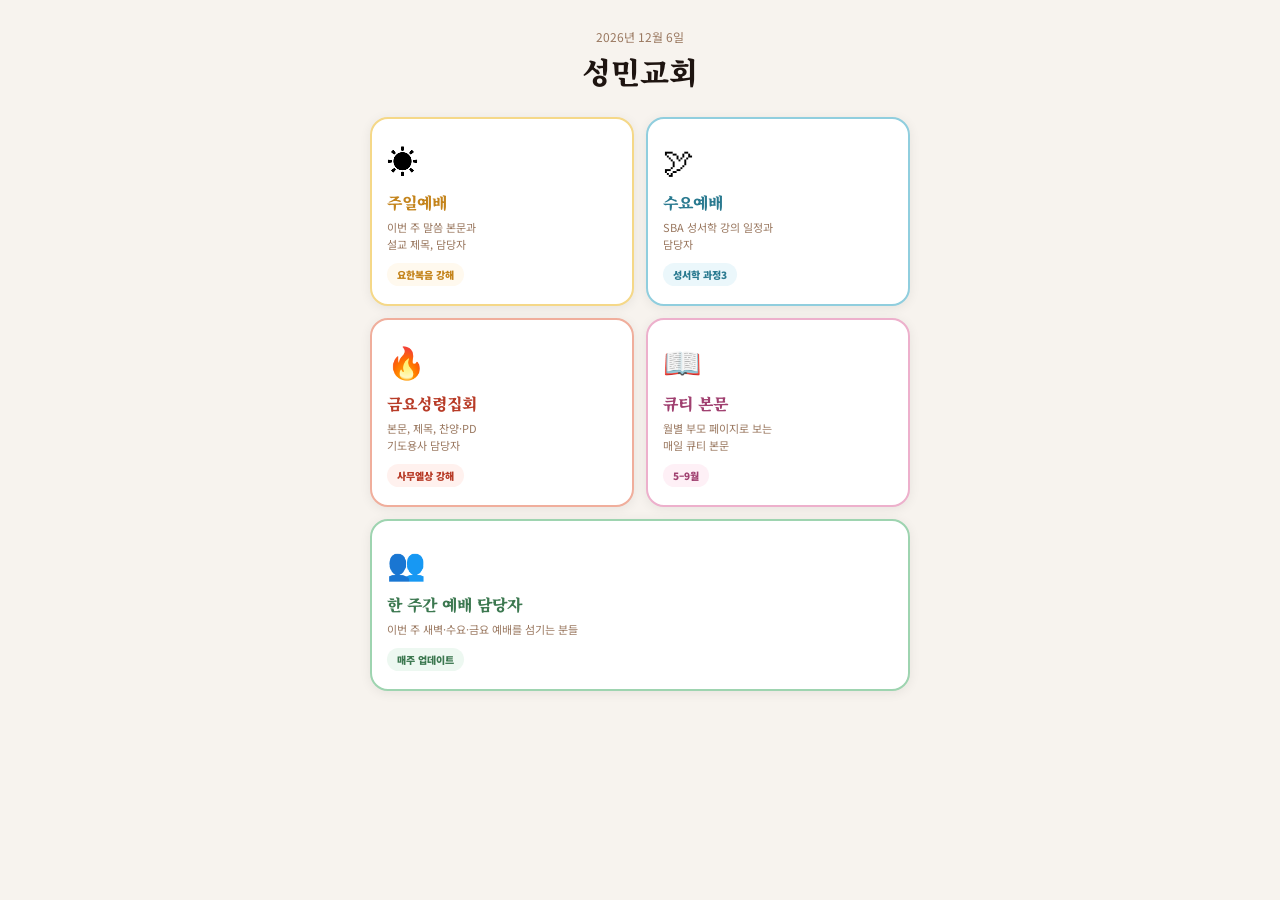
==== index.html @ baba775c "Bust weekly leaders cache" ====
<!DOCTYPE html>
<html lang="ko">
<head>
  <meta charset="UTF-8" />
  <meta name="viewport" content="width=device-width, initial-scale=1.0, user-scalable=no" />
  <title>성민교회</title>
  <meta name="description" content="성민교회 예배 일정과 큐티 본문, 한 주간 예배 담당자 앱" />
  <meta http-equiv="Cache-Control" content="no-cache, no-store, must-revalidate" />
  <meta http-equiv="Pragma" content="no-cache" />
  <meta http-equiv="Expires" content="0" />
  <meta name="apple-mobile-web-app-capable" content="yes" />
  <meta name="apple-mobile-web-app-title" content="성민교회" />
  <meta name="apple-mobile-web-app-status-bar-style" content="black-translucent" />
  <meta name="theme-color" content="#347850" />
  <link rel="apple-touch-icon" sizes="180x180" href="./sungminworship.png" />
  <link rel="apple-touch-icon-precomposed" sizes="180x180" href="./sungminworship.png" />
  <link rel="icon" type="image/png" href="./sungminworship.png" />
  <link rel="preconnect" href="https://fonts.googleapis.com" />
  <link rel="preconnect" href="https://fonts.gstatic.com" crossorigin />
  <link href="https://fonts.googleapis.com/css2?family=Noto+Sans+KR:wght@400;500;700;900&family=Noto+Serif+KR:wght@600;700;900&display=swap" rel="stylesheet" />
  <link rel="stylesheet" href="./styles.css?v=20260524-weekly-leaders-refresh" />
  <link rel="stylesheet" href="./home-clean.css?v=20260524-weekly-leaders-refresh" />
  <link rel="stylesheet" href="./sunday-staff-groups.css?v=20260524-weekly-leaders-refresh" />
</head>
<body>
  <div id="app">
    <header class="app-header">
      <button id="backBtn" class="back-btn" type="button" aria-label="뒤로가기">‹</button>
      <div class="header-copy">
        <div id="headerTitle" class="header-title">성민교회</div>
        <div id="headerSub" class="header-sub">예배와 말씀을 한눈에</div>
      </div>
    </header>

    <main class="screen-wrap">
      <section id="home" class="screen active"></section>
      <section id="list" class="screen"></section>
      <section id="detail" class="screen"></section>
    </main>
  </div>

  <script src="./data.js?v=20260524-weekly-leaders-refresh"></script>
  <script src="./leaders-update.js?v=20260524-weekly-leaders-refresh"></script>
  <script src="./qt-extend.js?v=20260524-weekly-leaders-refresh"></script>
  <script src="./qt-titles.js?v=20260524-weekly-leaders-refresh"></script>
  <script src="./app.js?v=20260524-weekly-leaders-refresh"></script>
  <script src="./qt-show-all-months.js?v=20260524-weekly-leaders-refresh"></script>
  <script src="./sunday-staff-groups.js?v=20260524-weekly-leaders-refresh"></script>
  <script src="./home-clean.js?v=20260524-weekly-leaders-refresh"></script>
</body>
</html>
---- styles.css ----
:root{
  --bg:#f7f3ee;--white:#fff;--text:#1e1410;--mid:#5a3c28;--soft:#9a7860;--line:#ead8c8;
  --sun:#c4841c;--sun-bg:#fff9ee;--sun-light:#f5d888;
  --wed:#2a7a90;--wed-bg:#ebf7fb;--wed-light:#90cede;
  --fri:#b83c28;--fri-bg:#fff1ee;--fri-light:#f0ae9c;
  --qt:#a04070;--qt-bg:#fef0f6;--qt-light:#edb0cc;
  --ldr:#3c7850;--ldr-bg:#edf8f1;--ldr-light:#9ed4b0;
  --shadow:0 2px 12px rgba(0,0,0,.07);--shadow-lg:0 8px 32px rgba(0,0,0,.12);--radius:18px;--radius-sm:12px;
}
*{box-sizing:border-box;margin:0;padding:0}body{font-family:'Noto Sans KR',system-ui,sans-serif;background:var(--bg);color:var(--text)}button{font-family:inherit}
.app-header{position:fixed;left:0;right:0;top:0;z-index:20;min-height:60px;display:flex;align-items:center;gap:8px;padding:12px 18px;background:rgba(255,255,255,.94);border-bottom:1px solid var(--line);box-shadow:0 1px 8px rgba(0,0,0,.06);backdrop-filter:blur(14px)}
.back-btn{display:none;width:38px;height:38px;border-radius:50%;border:1.5px solid var(--line);background:var(--bg);font-size:24px;color:var(--mid)}.back-btn.visible{display:block}.header-title{font-family:'Noto Serif KR',serif;font-size:18px;font-weight:900}.header-sub{font-size:11px;color:var(--soft);margin-top:1px}.screen-wrap{position:fixed;top:60px;left:0;right:0;bottom:0;overflow:hidden}.screen{position:absolute;inset:0;overflow-y:auto;-webkit-overflow-scrolling:touch;background:var(--bg);padding:20px 16px 44px;transform:translateX(100%);transition:transform .25s ease}.screen.active{transform:translateX(0)}.screen.behind{transform:translateX(-25%)}#home{transform:translateX(0)}
.wrap{max-width:540px;margin:0 auto}.hero{text-align:center;padding:8px 0 24px}.hero-date{font-size:12px;color:var(--soft);margin-bottom:4px}.hero-title{font-family:'Noto Serif KR',serif;font-size:30px;font-weight:900}.menu-grid{display:grid;grid-template-columns:1fr 1fr;gap:12px}.menu-card{border:2px solid transparent;border-radius:var(--radius);background:var(--white);box-shadow:var(--shadow);padding:18px 15px;text-align:left;cursor:pointer;min-height:148px}.menu-card.full{grid-column:1/-1;min-height:118px}.menu-card:active,.svc-item:active{transform:scale(.97)}.m-icon{display:block;font-size:31px;margin-bottom:9px}.m-title{font-family:'Noto Serif KR',serif;font-size:16px;font-weight:900;margin-bottom:5px}.m-desc{font-size:11px;color:var(--soft);line-height:1.55}.m-badge{display:inline-block;margin-top:10px;padding:4px 10px;border-radius:999px;font-size:10px;font-weight:900}.card-sun{border-color:var(--sun-light)}.card-sun .m-title{color:var(--sun)}.card-sun .m-badge{background:var(--sun-bg);color:var(--sun)}.card-wed{border-color:var(--wed-light)}.card-wed .m-title{color:var(--wed)}.card-wed .m-badge{background:var(--wed-bg);color:var(--wed)}.card-fri{border-color:var(--fri-light)}.card-fri .m-title{color:var(--fri)}.card-fri .m-badge{background:var(--fri-bg);color:var(--fri)}.card-qt{border-color:var(--qt-light)}.card-qt .m-title{color:var(--qt)}.card-qt .m-badge{background:var(--qt-bg);color:var(--qt)}.card-ldr{border-color:var(--ldr-light)}.card-ldr .m-title{color:var(--ldr)}.card-ldr .m-badge{background:var(--ldr-bg);color:var(--ldr)}
.list-head{margin-bottom:16px}.list-icon{font-size:32px;display:block;margin-bottom:6px}.list-title{font-family:'Noto Serif KR',serif;font-size:23px;font-weight:900}.list-desc{font-size:12px;color:var(--soft);margin-top:3px}.theme-box{background:var(--white);border-radius:var(--radius-sm);border-left:4px solid;padding:13px 14px;margin:14px 0 16px;font-size:12px;line-height:1.7;color:var(--mid)}.svc-item{display:flex;align-items:center;gap:13px;background:var(--white);border-radius:var(--radius-sm);box-shadow:var(--shadow);padding:14px 15px;margin-bottom:10px;cursor:pointer;border-left:4px solid transparent}.svc-item.now{border-left-color:currentColor}.svc-item.past{opacity:.62}.svc-date{text-align:center;min-width:43px}.svc-m,.svc-w{font-size:10px;color:var(--soft)}.svc-d{font-size:27px;font-weight:900;line-height:1}.svc-body{flex:1;min-width:0}.svc-title{font-size:14px;font-weight:900;white-space:nowrap;overflow:hidden;text-overflow:ellipsis}.svc-passage{font-size:12px;color:var(--mid);margin-top:3px}.svc-extra{font-size:11px;color:var(--soft);margin-top:2px}.svc-arr{font-size:20px;color:var(--soft)}.now-badge{display:inline-block;margin-left:6px;padding:2px 7px;border-radius:999px;font-size:9px;font-weight:900;vertical-align:middle}
.detail-hero{background:var(--white);border-radius:var(--radius);box-shadow:var(--shadow-lg);padding:22px 20px;margin-bottom:14px;border-top:5px solid}.detail-date{font-size:12px;color:var(--soft);margin-bottom:6px}.detail-title{font-family:'Noto Serif KR',serif;font-size:23px;font-weight:900;line-height:1.4;margin-bottom:12px}.pill{display:inline-flex;align-items:center;gap:5px;padding:7px 14px;border-radius:999px;font-size:13px;font-weight:800;border:1px solid}.detail-sec{background:var(--white);border-radius:var(--radius-sm);box-shadow:var(--shadow);padding:15px 17px;margin-bottom:12px}.sec-label{font-size:10px;font-weight:900;letter-spacing:1px;color:var(--soft);margin-bottom:10px;display:flex;align-items:center;gap:8px}.sec-label:after{content:'';height:1px;background:var(--line);flex:1}.staff-row{display:flex;justify-content:space-between;gap:12px;padding:8px 0;border-bottom:1px solid var(--line)}.staff-row:last-child{border-bottom:0}.s-role{font-size:11px;color:var(--soft);min-width:62px}.s-name{font-size:14px;font-weight:800;text-align:right}.tag-row{display:flex;flex-wrap:wrap;gap:6px}.tag{padding:5px 12px;border-radius:999px;font-size:12px;font-weight:800;background:var(--fri-bg);color:var(--fri);border:1px solid var(--fri-light)}.footer-note{text-align:center;font-size:11px;color:var(--soft);line-height:1.7;margin-top:18px}.color-sun{color:var(--sun)}.color-wed{color:var(--wed)}.color-fri{color:var(--fri)}.color-qt{color:var(--qt)}.color-ldr{color:var(--ldr)}
.ldr2-wrap{padding:16px 0 36px;max-width:600px;margin:0 auto}.ldr2-date-row{display:flex;justify-content:center;margin-bottom:16px}.ldr2-date-sticker{background:#FFFAED;border:2px solid #F5C842;color:#3A2E26;font-size:12px;font-weight:700;padding:6px 16px;border-radius:20px;box-shadow:2px 3px 0 rgba(245,200,66,.3)}.ldr2-card{background:var(--white);border-radius:22px;padding:18px 16px;margin-bottom:12px;box-shadow:0 6px 24px rgba(0,0,0,.06),0 1px 3px rgba(0,0,0,.04)}.ldr2-sec-head{display:flex;align-items:center;gap:11px;margin-bottom:14px}.ldr2-sec-icon{width:42px;height:42px;border-radius:13px;display:flex;align-items:center;justify-content:center;font-size:22px;flex-shrink:0;box-shadow:2px 4px 8px rgba(0,0,0,.10)}.ldr2-sec-icon.green{background:#EAF6EB}.ldr2-sec-title{font-size:15px;font-weight:700}.ldr2-sec-badge{margin-left:auto;font-size:10px;font-weight:700;padding:3px 10px;border-radius:20px;box-shadow:1px 2px 0 rgba(0,0,0,.07)}.ldr2-sec-badge.green{background:#EAF6EB;border:1.5px solid #77C17E;color:#388E3C}.ldr2-dawn-table{width:100%;border-collapse:separate;border-spacing:0 5px;font-size:11px}.ldr2-dawn-table thead th{text-align:center;font-size:9.5px;font-weight:700;color:#9E8E80;padding:0 2px 6px}.ldr2-dawn-table thead th small{display:block;font-size:9px;font-weight:400;margin-top:1px}.ldr2-dawn-table tbody td{padding:7px 2px;text-align:center;background:#FAFAF8;border-top:1.5px solid #E6DDD4;border-bottom:1.5px solid #E6DDD4}.ldr2-dawn-table tbody td:first-child{border-left:1.5px solid #E6DDD4;border-radius:10px 0 0 10px;padding-left:7px}.ldr2-dawn-table tbody td:last-child{border-right:1.5px solid #E6DDD4;border-radius:0 10px 10px 0;padding-right:5px}.ldr2-row-label{font-size:9.5px;font-weight:700;color:#9E8E80;white-space:nowrap}.ldr2-chip{display:inline-block;padding:3px 6px;border-radius:9px;font-size:10px;font-weight:700;line-height:1.4;box-shadow:1px 2px 0 rgba(0,0,0,.08)}.ldr2-chip-pastor{background:#FDEDF0;border:1.5px solid #F2889A;color:#C2185B}.ldr2-chip-sermon{background:#FFFAED;border:1.5px solid #F5C842;color:#C77800}.ldr2-chip-sub{background:#F0EDFA;border:1.5px solid #9B8EC4;color:#512DA8}.ldr2-chip-plain{background:#F5F3F0;border:1.5px solid #DDD8D0;color:#5A4E44}.ldr2-divider{text-align:center;font-size:18px;letter-spacing:10px;margin:6px 0;opacity:.55;user-select:none}.ldr2-worship-grid{display:flex;gap:10px}.ldr2-worship-card{flex:1;background:var(--white);border-radius:18px;overflow:hidden;box-shadow:0 6px 24px rgba(0,0,0,.06),0 1px 3px rgba(0,0,0,.04)}.ldr2-worship-head{padding:12px 12px 10px}.ldr2-worship-head.wed{background:linear-gradient(140deg,#EAF4FC,#F3F8FF);border-bottom:2px dashed #BEE0F8}.ldr2-worship-head.fri{background:linear-gradient(140deg,#FFF8E8,#FFFDF5);border-bottom:2px dashed #FFDFAA}.ldr2-worship-icon{font-size:24px;margin-bottom:4px}.ldr2-worship-title{font-size:13px;font-weight:700}.ldr2-worship-date{font-size:10px;color:#9E8E80;margin-top:2px}.ldr2-worship-body{padding:8px 10px}.ldr2-role-row{display:flex;align-items:center;gap:7px;padding:5px 0;border-bottom:1.5px dashed #F0EDE8}.ldr2-role-row:last-child{border-bottom:none}.ldr2-role-tag{font-size:10px;font-weight:700;padding:2px 8px;border-radius:7px;background:#FFF3E0;border:1.5px solid #FFCC80;color:#E65100;white-space:nowrap;flex-shrink:0;box-shadow:1px 2px 0 rgba(230,81,0,.12)}.ldr2-role-val{font-size:13px;font-weight:700}.ldr2-prayer-box{margin:0 10px 10px;background:#FFFAED;border:2px dashed #F5C842;border-radius:12px;padding:8px 10px}.ldr2-prayer-title{font-size:10px;font-weight:700;color:#C77800;margin-bottom:6px}.ldr2-prayer-title::before{content:'🙏 '}.ldr2-prayer-tags{display:flex;flex-wrap:wrap;gap:5px}.ldr2-prayer-tag{background:var(--white);border:1.5px solid #F5C842;color:#3A2E26;font-size:10px;font-weight:600;padding:2px 8px;border-radius:20px;box-shadow:1px 2px 0 rgba(245,200,66,.25)}.ldr2-footer{text-align:center;margin-top:8px;padding:14px;background:var(--white);border-radius:16px;font-size:10.5px;color:#9E8E80;box-shadow:0 4px 16px rgba(0,0,0,.04);line-height:1.9}
@media(max-width:420px){.ldr2-worship-grid{display:grid;grid-template-columns:1fr 1fr;gap:9px}.ldr2-card{padding:16px 12px}.ldr2-chip{font-size:9px;padding:3px 5px}.ldr2-dawn-table{font-size:10px}}
@media(max-width:360px){.screen{padding:16px 12px 40px}.menu-grid{gap:9px}.menu-card{padding:15px 12px}.detail-title{font-size:20px}.ldr2-wrap{padding-left:0;padding-right:0}.ldr2-worship-grid{grid-template-columns:1fr}.ldr2-dawn-table thead th{font-size:8.5px}.ldr2-chip{font-size:8.5px;padding:2px 4px}}
---- home-clean.css ----
.app-header {
  display: none;
  justify-content: flex-start;
}

body.not-home .app-header {
  display: flex;
}

.app-header .header-copy {
  display: none;
}

.screen-wrap {
  top: 0;
}

body.not-home .screen-wrap {
  top: 60px;
}

.footer-note {
  display: none;
}
---- sunday-staff-groups.css ----
.sunday-staff-sec {
  padding: 16px 15px 18px;
}

.sun-staff-grid {
  display: grid;
  grid-template-columns: 1fr;
  gap: 10px;
}

.sun-staff-card {
  background: linear-gradient(135deg, #fffaf0, #ffffff);
  border: 1.5px solid var(--sun-light);
  border-radius: 16px;
  padding: 13px 14px;
  box-shadow: 0 4px 14px rgba(196, 132, 28, .08);
}

.sun-staff-title {
  display: inline-flex;
  align-items: center;
  gap: 6px;
  margin-bottom: 9px;
  padding: 4px 10px;
  border-radius: 999px;
  background: var(--sun-bg);
  color: var(--sun);
  font-size: 12px;
  font-weight: 900;
}

.sun-staff-title::before {
  content: '☀️';
  font-size: 12px;
}

.sun-staff-row {
  display: flex;
  justify-content: space-between;
  align-items: center;
  gap: 12px;
  padding: 7px 0;
  border-bottom: 1px dashed var(--line);
}

.sun-staff-row:last-child {
  border-bottom: 0;
}

.sun-role {
  font-size: 11px;
  color: var(--soft);
  font-weight: 800;
  min-width: 42px;
}

.sun-name {
  font-size: 14px;
  color: var(--text);
  font-weight: 900;
  text-align: right;
}

.sun-empty {
  padding: 8px 0;
  font-size: 12px;
  color: var(--soft);
}

.sun-staff-etc {
  margin-top: 10px;
  padding: 10px 12px;
  border-radius: 14px;
  background: #fff;
  border: 1px solid var(--line);
}

@media (min-width: 430px) {
  .sun-staff-grid {
    grid-template-columns: repeat(3, 1fr);
  }

  .sun-staff-card {
    padding: 12px 11px;
  }

  .sun-staff-row {
    display: block;
    padding: 7px 0;
  }

  .sun-role,
  .sun-name {
    display: block;
    text-align: left;
  }

  .sun-name {
    margin-top: 2px;
  }
}
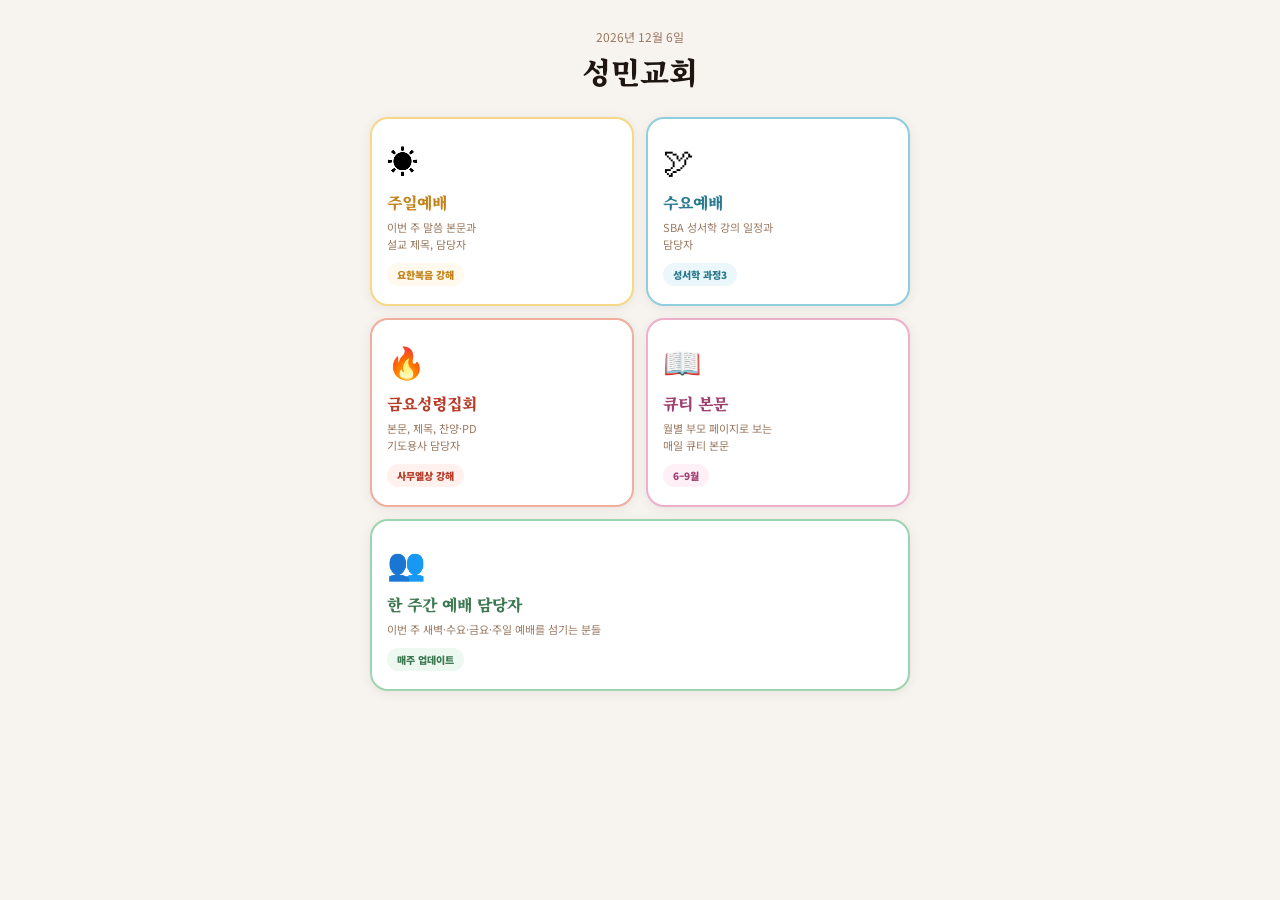
==== commit 3ede313c: "feat: 주일·수요·금요·큐티 일정 Notion 자동 동기화 추가 - scripts/update-schedules.mjs: 노션 원본(주일예배·수요예배 담당자·금요성령집회·매일의" ====
--- a/index.html
+++ b/index.html
@@ -43,6 +43,8 @@
   <script src="./leaders-update.js?v=20260524-weekly-leaders-refresh"></script>
   <script src="./qt-extend.js?v=20260524-weekly-leaders-refresh"></script>
   <script src="./qt-titles.js?v=20260524-weekly-leaders-refresh"></script>
+  <script src="./schedule-update.js?v=20260608-schedule-refresh"></script>
+  <script src="./schedules-auto.js?v=20261126-schedule-sync"></script>
   <script src="./app.js?v=20260524-weekly-leaders-refresh"></script>
   <script src="./qt-show-all-months.js?v=20260524-weekly-leaders-refresh"></script>
   <script src="./sunday-staff-groups.js?v=20260524-weekly-leaders-refresh"></script>
--- a/styles.css
+++ b/styles.css
@@ -16,3 +16,6 @@
 .ldr2-wrap{padding:16px 0 36px;max-width:600px;margin:0 auto}.ldr2-date-row{display:flex;justify-content:center;margin-bottom:16px}.ldr2-date-sticker{background:#FFFAED;border:2px solid #F5C842;color:#3A2E26;font-size:12px;font-weight:700;padding:6px 16px;border-radius:20px;box-shadow:2px 3px 0 rgba(245,200,66,.3)}.ldr2-card{background:var(--white);border-radius:22px;padding:18px 16px;margin-bottom:12px;box-shadow:0 6px 24px rgba(0,0,0,.06),0 1px 3px rgba(0,0,0,.04)}.ldr2-sec-head{display:flex;align-items:center;gap:11px;margin-bottom:14px}.ldr2-sec-icon{width:42px;height:42px;border-radius:13px;display:flex;align-items:center;justify-content:center;font-size:22px;flex-shrink:0;box-shadow:2px 4px 8px rgba(0,0,0,.10)}.ldr2-sec-icon.green{background:#EAF6EB}.ldr2-sec-title{font-size:15px;font-weight:700}.ldr2-sec-badge{margin-left:auto;font-size:10px;font-weight:700;padding:3px 10px;border-radius:20px;box-shadow:1px 2px 0 rgba(0,0,0,.07)}.ldr2-sec-badge.green{background:#EAF6EB;border:1.5px solid #77C17E;color:#388E3C}.ldr2-dawn-table{width:100%;border-collapse:separate;border-spacing:0 5px;font-size:11px}.ldr2-dawn-table thead th{text-align:center;font-size:9.5px;font-weight:700;color:#9E8E80;padding:0 2px 6px}.ldr2-dawn-table thead th small{display:block;font-size:9px;font-weight:400;margin-top:1px}.ldr2-dawn-table tbody td{padding:7px 2px;text-align:center;background:#FAFAF8;border-top:1.5px solid #E6DDD4;border-bottom:1.5px solid #E6DDD4}.ldr2-dawn-table tbody td:first-child{border-left:1.5px solid #E6DDD4;border-radius:10px 0 0 10px;padding-left:7px}.ldr2-dawn-table tbody td:last-child{border-right:1.5px solid #E6DDD4;border-radius:0 10px 10px 0;padding-right:5px}.ldr2-row-label{font-size:9.5px;font-weight:700;color:#9E8E80;white-space:nowrap}.ldr2-chip{display:inline-block;padding:3px 6px;border-radius:9px;font-size:10px;font-weight:700;line-height:1.4;box-shadow:1px 2px 0 rgba(0,0,0,.08)}.ldr2-chip-pastor{background:#FDEDF0;border:1.5px solid #F2889A;color:#C2185B}.ldr2-chip-sermon{background:#FFFAED;border:1.5px solid #F5C842;color:#C77800}.ldr2-chip-sub{background:#F0EDFA;border:1.5px solid #9B8EC4;color:#512DA8}.ldr2-chip-plain{background:#F5F3F0;border:1.5px solid #DDD8D0;color:#5A4E44}.ldr2-divider{text-align:center;font-size:18px;letter-spacing:10px;margin:6px 0;opacity:.55;user-select:none}.ldr2-worship-grid{display:flex;gap:10px}.ldr2-worship-card{flex:1;background:var(--white);border-radius:18px;overflow:hidden;box-shadow:0 6px 24px rgba(0,0,0,.06),0 1px 3px rgba(0,0,0,.04)}.ldr2-worship-head{padding:12px 12px 10px}.ldr2-worship-head.wed{background:linear-gradient(140deg,#EAF4FC,#F3F8FF);border-bottom:2px dashed #BEE0F8}.ldr2-worship-head.fri{background:linear-gradient(140deg,#FFF8E8,#FFFDF5);border-bottom:2px dashed #FFDFAA}.ldr2-worship-icon{font-size:24px;margin-bottom:4px}.ldr2-worship-title{font-size:13px;font-weight:700}.ldr2-worship-date{font-size:10px;color:#9E8E80;margin-top:2px}.ldr2-worship-body{padding:8px 10px}.ldr2-role-row{display:flex;align-items:center;gap:7px;padding:5px 0;border-bottom:1.5px dashed #F0EDE8}.ldr2-role-row:last-child{border-bottom:none}.ldr2-role-tag{font-size:10px;font-weight:700;padding:2px 8px;border-radius:7px;background:#FFF3E0;border:1.5px solid #FFCC80;color:#E65100;white-space:nowrap;flex-shrink:0;box-shadow:1px 2px 0 rgba(230,81,0,.12)}.ldr2-role-val{font-size:13px;font-weight:700}.ldr2-prayer-box{margin:0 10px 10px;background:#FFFAED;border:2px dashed #F5C842;border-radius:12px;padding:8px 10px}.ldr2-prayer-title{font-size:10px;font-weight:700;color:#C77800;margin-bottom:6px}.ldr2-prayer-title::before{content:'🙏 '}.ldr2-prayer-tags{display:flex;flex-wrap:wrap;gap:5px}.ldr2-prayer-tag{background:var(--white);border:1.5px solid #F5C842;color:#3A2E26;font-size:10px;font-weight:600;padding:2px 8px;border-radius:20px;box-shadow:1px 2px 0 rgba(245,200,66,.25)}.ldr2-footer{text-align:center;margin-top:8px;padding:14px;background:var(--white);border-radius:16px;font-size:10.5px;color:#9E8E80;box-shadow:0 4px 16px rgba(0,0,0,.04);line-height:1.9}
 @media(max-width:420px){.ldr2-worship-grid{display:grid;grid-template-columns:1fr 1fr;gap:9px}.ldr2-card{padding:16px 12px}.ldr2-chip{font-size:9px;padding:3px 5px}.ldr2-dawn-table{font-size:10px}}
 @media(max-width:360px){.screen{padding:16px 12px 40px}.menu-grid{gap:9px}.menu-card{padding:15px 12px}.detail-title{font-size:20px}.ldr2-wrap{padding-left:0;padding-right:0}.ldr2-worship-grid{grid-template-columns:1fr}.ldr2-dawn-table thead th{font-size:8.5px}.ldr2-chip{font-size:8.5px;padding:2px 4px}}
+.ldr2-worship-grid{display:grid;grid-template-columns:1fr 1fr;gap:10px;align-items:start}.ldr2-worship-col{display:grid;gap:10px}.ldr2-worship-card{flex:auto}.ldr2-worship-head.sun{background:linear-gradient(140deg,#FFF8E8,#FFFDF5);border-bottom:2px dashed #F5D888}.ldr2-worship-head.nat{background:linear-gradient(140deg,#EDF8F1,#F8FFFB);border-bottom:2px dashed #9ED4B0}.ldr2-role-val{min-width:0;word-break:keep-all}
+@media(max-width:420px){.ldr2-worship-grid{grid-template-columns:1fr 1fr;gap:9px}.ldr2-role-row{align-items:flex-start;flex-direction:column;gap:3px}.ldr2-role-tag{font-size:9.5px}.ldr2-role-val{font-size:12.5px}}
+@media(max-width:360px){.ldr2-worship-grid{grid-template-columns:1fr}}
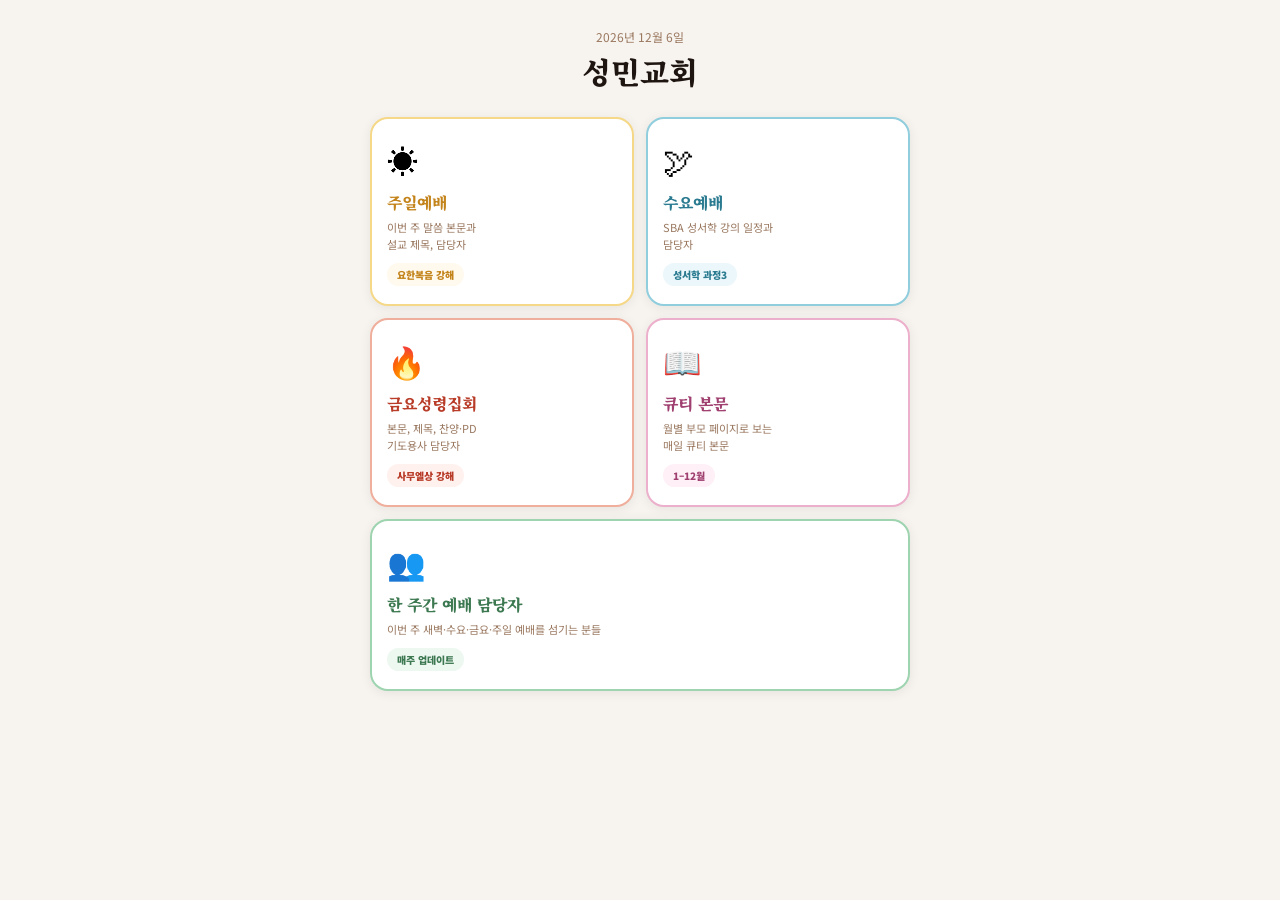
==== commit 02ca5f96: "fix: 표 단위 연도 판정으로 옛 기록이 내년 일정으로 섞이는 문제 수정 - 날짜에 연도가 없는 표는 그 예배 요일(주일·수요·금요)과 맞는 해를 골라 읽음   (2026년 봄 " ====
--- a/index.html
+++ b/index.html
@@ -44,10 +44,10 @@
   <script src="./qt-extend.js?v=20260524-weekly-leaders-refresh"></script>
   <script src="./qt-titles.js?v=20260524-weekly-leaders-refresh"></script>
   <script src="./schedule-update.js?v=20260608-schedule-refresh"></script>
-  <script src="./schedules-auto.js?v=20261126-schedule-sync"></script>
-  <script src="./app.js?v=20260524-weekly-leaders-refresh"></script>
-  <script src="./qt-show-all-months.js?v=20260524-weekly-leaders-refresh"></script>
+  <script src="./schedules-auto.js?v=20261127-schedule-sync"></script>
+  <script src="./app.js?v=20261127-schedule-sync"></script>
+  <script src="./qt-show-all-months.js?v=20261127-schedule-sync"></script>
   <script src="./sunday-staff-groups.js?v=20260524-weekly-leaders-refresh"></script>
-  <script src="./home-clean.js?v=20260524-weekly-leaders-refresh"></script>
+  <script src="./home-clean.js?v=20261127-schedule-sync"></script>
 </body>
 </html>
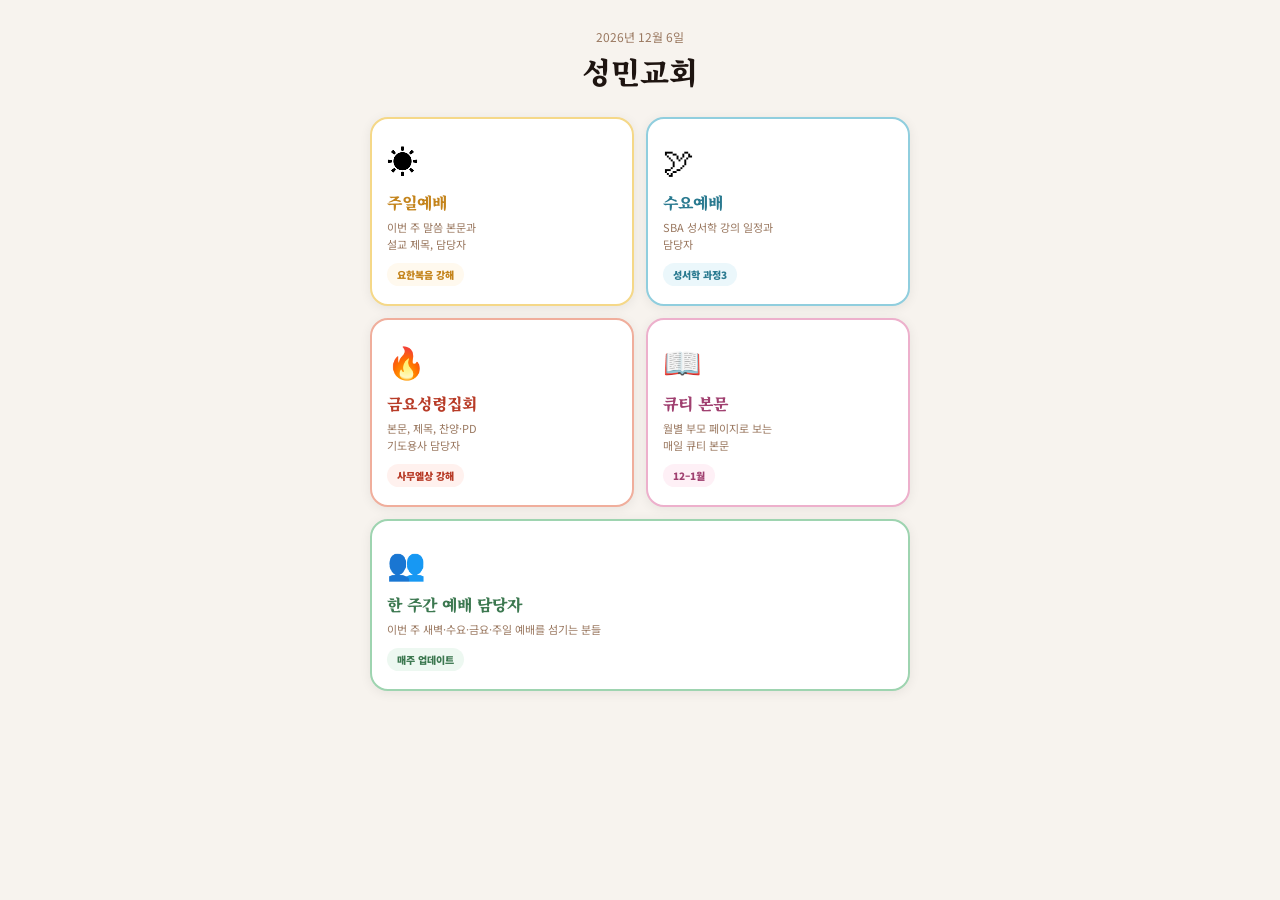
==== commit b91be08b: "fix: 큐티 기간 문구를 앞뒤 일정 기준으로 계산 (1–12월 → 11–1월)" ====
--- a/index.html
+++ b/index.html
@@ -48,6 +48,6 @@
   <script src="./app.js?v=20261127-schedule-sync"></script>
   <script src="./qt-show-all-months.js?v=20261127-schedule-sync"></script>
   <script src="./sunday-staff-groups.js?v=20260524-weekly-leaders-refresh"></script>
-  <script src="./home-clean.js?v=20261127-schedule-sync"></script>
+  <script src="./home-clean.js?v=20261127b-schedule-sync"></script>
 </body>
 </html>
